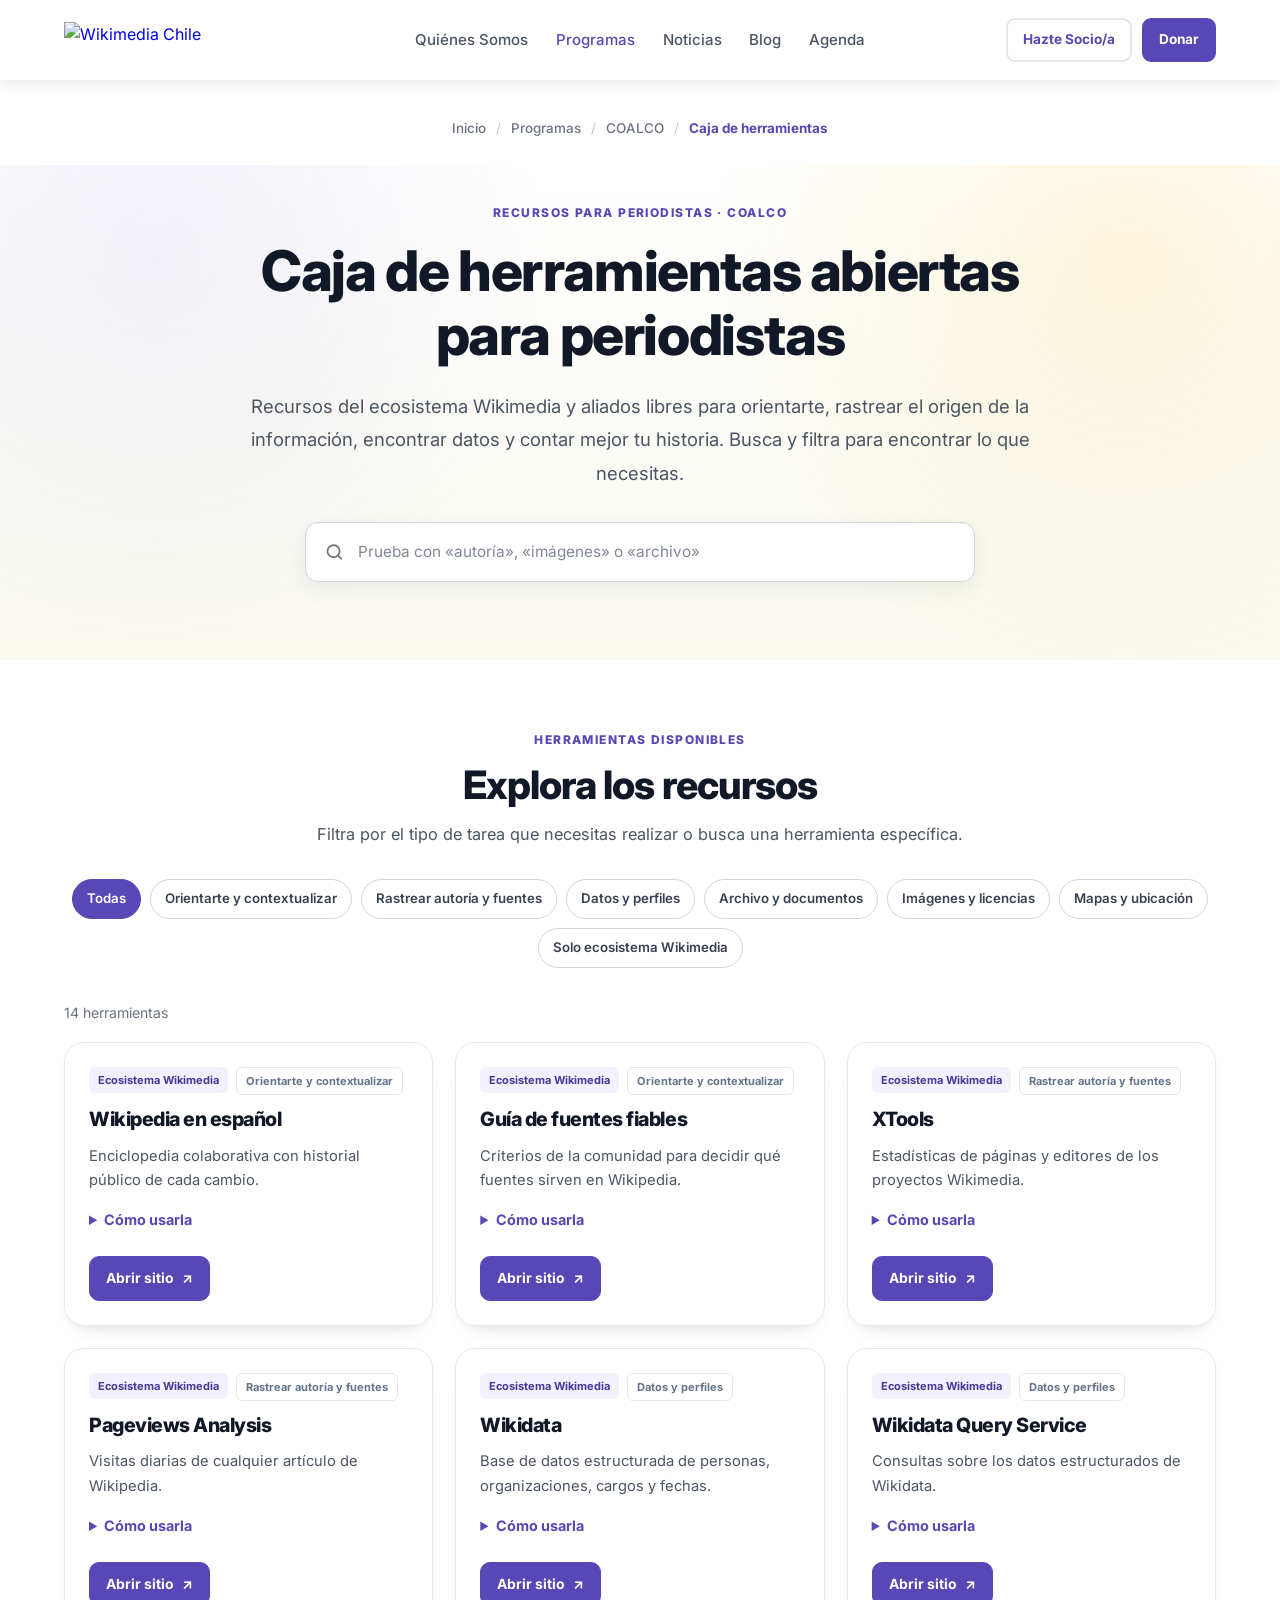
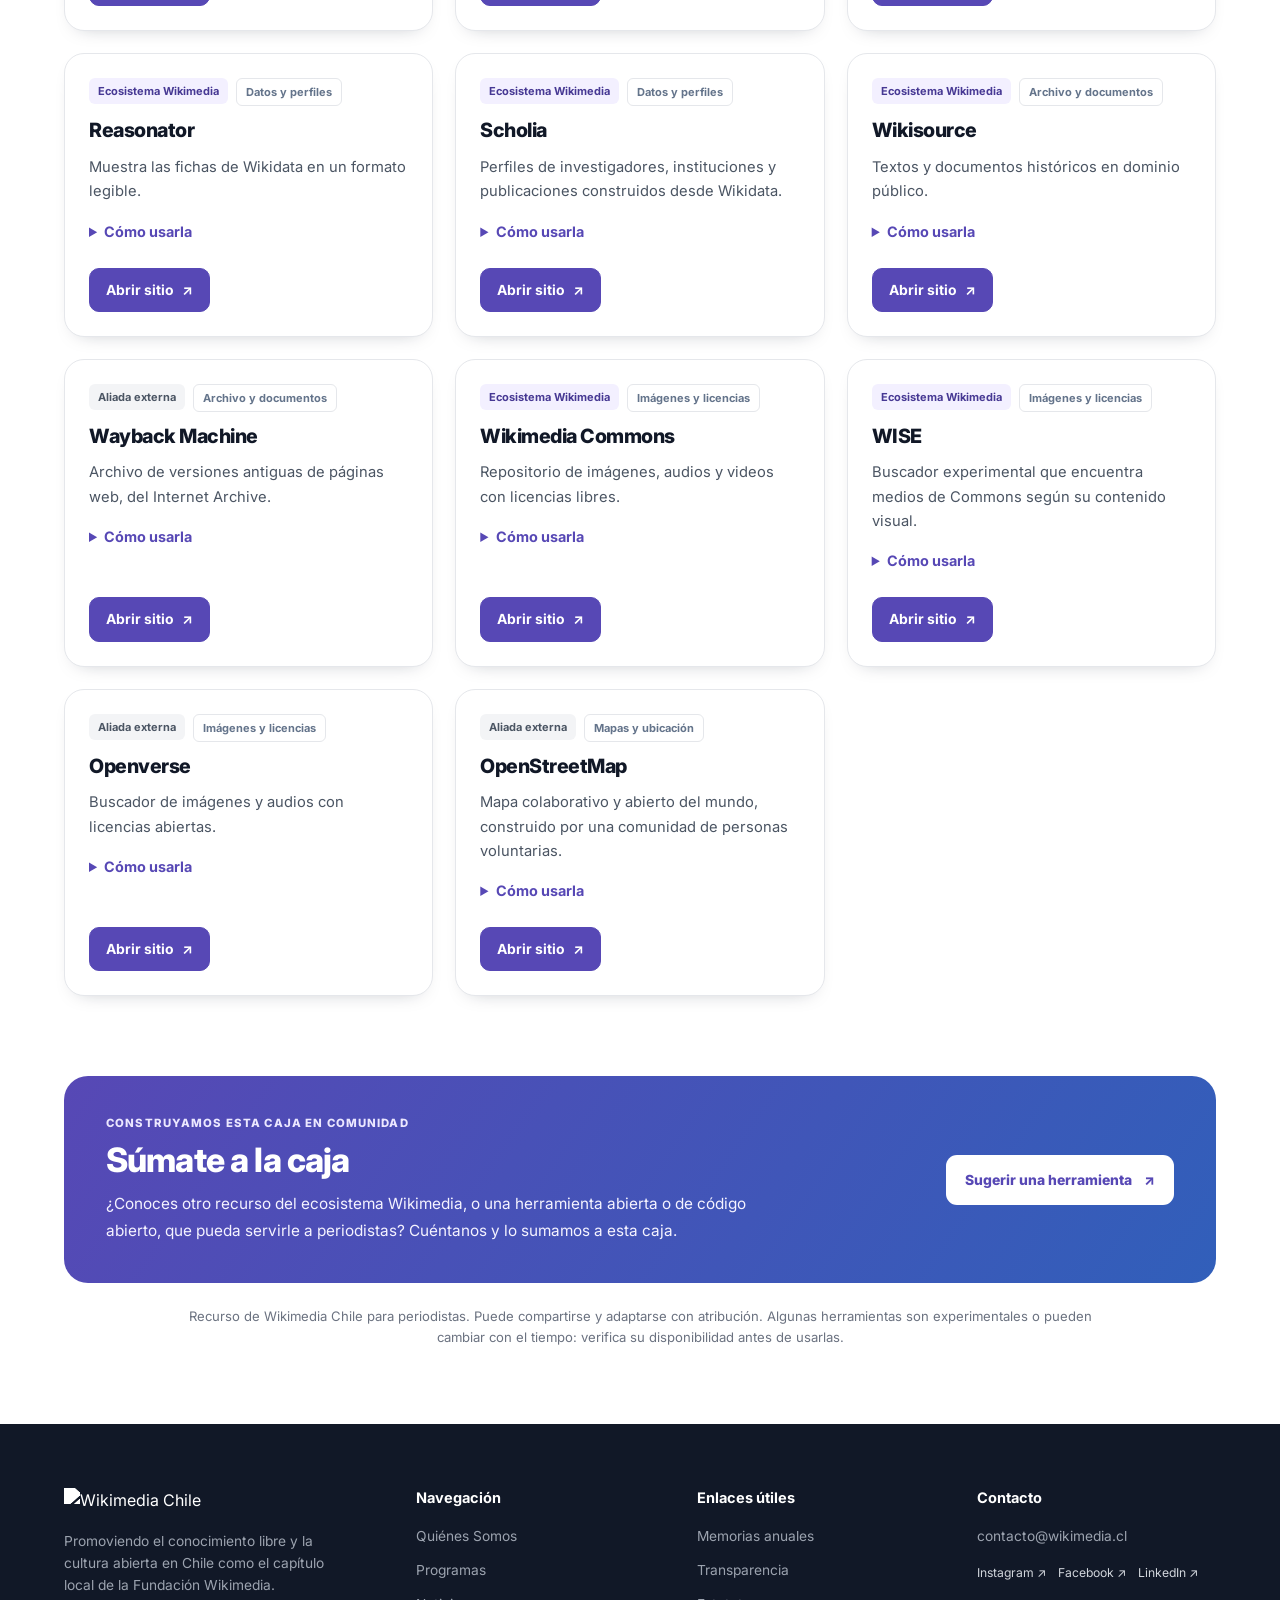
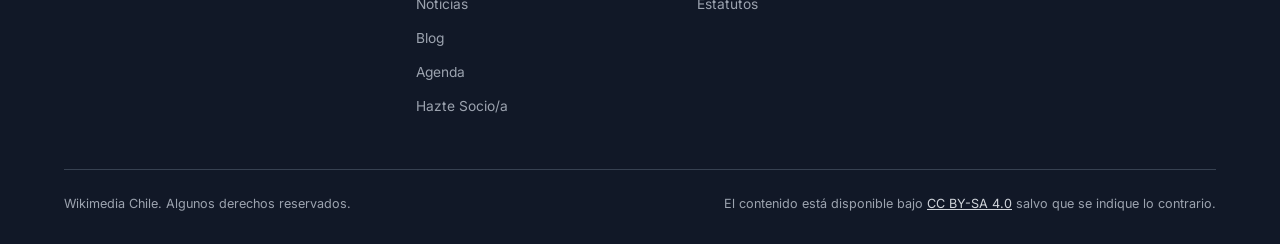
==== index.html @ 9b355e6f "update" ====
<!doctype html>
<html lang="es">
<head>
  <meta charset="UTF-8">
  <meta name="viewport" content="width=device-width, initial-scale=1.0">
  <meta name="description" content="Caja de herramientas abiertas para periodistas de Wikimedia Chile, programa COALCO.">
  <title>Caja de herramientas abiertas para periodistas | Wikimedia Chile</title>
  <link rel="stylesheet" href="./styles.css">
</head>
<body>
  <!-- INICIO HTML PARA WORDPRESS: copiar solamente el contenido entre los dos marcadores -->
<div id="caja-periodistas" class="cp-root">
  <header class="cp-site-header" id="cp-site-header">
    <nav class="cp-site-nav cp-container" aria-label="Navegación principal">
      <a class="cp-brand" href="https://wikimedia.cl/" aria-label="Wikimedia Chile — inicio">
        <img src="https://wikimedia.cl/wp-content/uploads/2025/11/wikiemdia-foundation-logo.png" alt="Wikimedia Chile" width="180" height="36">
      </a>
      <div class="cp-nav-links">
        <a href="https://wikimedia.cl/sobre-nosotros-wikimedia-chile/">Quiénes Somos</a>
        <a href="https://wikimedia.cl/programas-wikimedia-chile/" aria-current="true">Programas</a>
        <a href="https://wikimedia.cl/noticias-wikimedia-chile/">Noticias</a>
        <a href="https://wikimedia.cl/blog-wikimedia-chile/">Blog</a>
        <a href="https://wikimedia.cl/agenda-wikimedia-chile/">Agenda</a>
      </div>
      <div class="cp-nav-actions">
        <a class="cp-nav-secondary" href="https://wikimedia.cl/socios/">Hazte Socio/a</a>
        <a class="cp-nav-primary" href="https://wikimedia.cl/donar-wikimedia-chile/">Donar</a>
      </div>
      <button class="cp-mobile-toggle" id="cp-mobile-toggle" type="button" aria-label="Abrir menú" aria-controls="cp-mobile-menu" aria-expanded="false">
        <svg aria-hidden="true" width="27" height="27" viewBox="0 0 24 24" fill="none" stroke="currentColor" stroke-width="2" stroke-linecap="round"><path d="M4 6h16M4 12h16M4 18h16"/></svg>
      </button>
    </nav>
  </header>

  <nav class="cp-mobile-menu" id="cp-mobile-menu" aria-label="Navegación móvil" hidden>
    <div class="cp-mobile-heading">
      <img src="https://wikimedia.cl/wp-content/uploads/2025/11/wikiemdia-foundation-logo.png" alt="Wikimedia Chile" width="180" height="36">
      <button type="button" id="cp-mobile-close" aria-label="Cerrar menú">
        <svg aria-hidden="true" width="27" height="27" viewBox="0 0 24 24" fill="none" stroke="currentColor" stroke-width="2" stroke-linecap="round"><path d="M18 6 6 18M6 6l12 12"/></svg>
      </button>
    </div>
    <a href="https://wikimedia.cl/">Inicio</a>
    <a href="https://wikimedia.cl/sobre-nosotros-wikimedia-chile/">Quiénes Somos</a>
    <a href="https://wikimedia.cl/programas-wikimedia-chile/">Programas</a>
    <a href="https://wikimedia.cl/noticias-wikimedia-chile/">Noticias</a>
    <a href="https://wikimedia.cl/blog-wikimedia-chile/">Blog</a>
    <a href="https://wikimedia.cl/agenda-wikimedia-chile/">Agenda</a>
    <div class="cp-mobile-actions">
      <a class="cp-nav-secondary" href="https://wikimedia.cl/socios/">Hazte Socio/a</a>
      <a class="cp-nav-primary" href="https://wikimedia.cl/donar-wikimedia-chile/">Donar</a>
    </div>
  </nav>

  <main id="cp-main" class="cp-main">
    <nav class="cp-breadcrumbs cp-container" aria-label="Ruta de navegación">
      <ol>
        <li><a href="https://wikimedia.cl/">Inicio</a></li>
        <li><a href="https://wikimedia.cl/programas-wikimedia-chile/">Programas</a></li>
        <li><a href="https://wikimedia.cl/comunicaciones-y-comunidad-coalco-wikimedia-chile/">COALCO</a></li>
        <li aria-current="page">Caja de herramientas</li>
      </ol>
    </nav>

    <section class="cp-hero" aria-labelledby="cp-title">
      <div class="cp-container cp-hero-inner">
        <span class="cp-eyebrow">Recursos para periodistas · COALCO</span>
        <h1 id="cp-title">Caja de herramientas abiertas para periodistas</h1>
        <p class="cp-lead">Recursos del ecosistema Wikimedia y aliados libres para orientarte, rastrear el origen de la información, encontrar datos y contar mejor tu historia. Busca y filtra para encontrar lo que necesitas.</p>
        <label class="cp-search" for="cp-q">
          <svg aria-hidden="true" width="22" height="22" viewBox="0 0 24 24" fill="none" stroke="currentColor" stroke-width="2" stroke-linecap="round"><circle cx="11" cy="11" r="7"/><path d="m20 20-4-4"/></svg>
          <span class="cp-sr-only">Buscar herramientas</span>
          <input id="cp-q" type="search" placeholder="Prueba con «autoría», «imágenes» o «archivo»" autocomplete="off">
        </label>
      </div>
    </section>

    <section class="cp-catalog" aria-labelledby="cp-catalog-title">
      <div class="cp-container">
        <div class="cp-section-heading">
          <span class="cp-eyebrow">Herramientas disponibles</span>
          <h2 id="cp-catalog-title">Explora los recursos</h2>
          <p>Filtra por el tipo de tarea que necesitas realizar o busca una herramienta específica.</p>
        </div>
        <div class="cp-filter-bar">
          <div class="cp-chips" id="cp-chips" role="group" aria-label="Filtrar herramientas por categoría"></div>
        </div>
        <p class="cp-count" id="cp-count" role="status" aria-live="polite"></p>
        <div class="cp-grid" id="cp-grid"></div>
      </div>
    </section>

    <section class="cp-contribute" id="cp-contribuye" aria-labelledby="cp-contribuye-title">
      <div class="cp-container">
        <div class="cp-cta">
          <div>
            <span class="cp-cta-eyebrow">Construyamos esta caja en comunidad</span>
            <h2 id="cp-contribuye-title">Súmate a la caja</h2>
            <p>¿Conoces otro recurso del ecosistema Wikimedia, o una herramienta abierta o de código abierto, que pueda servirle a periodistas? Cuéntanos y lo sumamos a esta caja.</p>
          </div>
          <a class="cp-cta-button" href="mailto:comunicaciones@wikimediachile.cl?subject=Sugerencia%20de%20recurso%20para%20la%20caja%20de%20herramientas">Sugerir una herramienta <span aria-hidden="true">↗</span></a>
        </div>
        <p class="cp-note">Recurso de Wikimedia Chile para periodistas. Puede compartirse y adaptarse con atribución. Algunas herramientas son experimentales o pueden cambiar con el tiempo: verifica su disponibilidad antes de usarlas.</p>
      </div>
    </section>
  </main>

  <!-- Pie de página basado en la página de recursos de wikimedia.cl -->
  <footer class="cp-footer">
    <div class="cp-container">
      <div class="cp-footer-grid">
        <div class="cp-footer-about">
          <a href="https://wikimedia.cl/" aria-label="Wikimedia Chile — inicio">
            <img src="https://wikimedia.cl/wp-content/uploads/2025/11/wikimedia-chile-logo.png" alt="Wikimedia Chile" width="180" height="36">
          </a>
          <p>Promoviendo el conocimiento libre y la cultura abierta en Chile como el capítulo local de la Fundación Wikimedia.</p>
        </div>
        <div>
          <h3>Navegación</h3>
          <a href="https://wikimedia.cl/sobre-nosotros-wikimedia-chile/">Quiénes Somos</a>
          <a href="https://wikimedia.cl/programas-wikimedia-chile/">Programas</a>
          <a href="https://wikimedia.cl/noticias-wikimedia-chile/">Noticias</a>
          <a href="https://wikimedia.cl/blog-wikimedia-chile/">Blog</a>
          <a href="https://wikimedia.cl/agenda-wikimedia-chile/">Agenda</a>
          <a href="https://wikimedia.cl/socios/">Hazte Socio/a</a>
        </div>
        <div>
          <h3>Enlaces útiles</h3>
          <a href="https://wikimedia.cl/memorias-anuales-wikimedia-chile/">Memorias anuales</a>
          <a href="https://wikimedia.cl/transparencia-wikimedia-chile/">Transparencia</a>
          <a href="https://wikimedia.cl/estatutos-wikimedia-chile/">Estatutos</a>
        </div>
        <div>
          <h3>Contacto</h3>
          <a href="mailto:contacto@wikimedia.cl">contacto@wikimedia.cl</a>
          <div class="cp-socials">
            <a href="https://www.instagram.com/wikimedia_cl/" target="_blank" rel="noopener noreferrer" aria-label="Instagram de Wikimedia Chile">Instagram ↗</a>
            <a href="https://www.facebook.com/WikimediaCL/" target="_blank" rel="noopener noreferrer" aria-label="Facebook de Wikimedia Chile">Facebook ↗</a>
            <a href="https://www.linkedin.com/company/wikimedia-chile/" target="_blank" rel="noopener noreferrer" aria-label="LinkedIn de Wikimedia Chile">LinkedIn ↗</a>
          </div>
        </div>
      </div>
      <div class="cp-footer-bottom">
        <span>Wikimedia Chile. Algunos derechos reservados.</span>
        <span>El contenido está disponible bajo <a href="https://creativecommons.org/licenses/by-sa/4.0/deed.es" target="_blank" rel="noopener noreferrer">CC BY-SA 4.0</a> salvo que se indique lo contrario.</span>
      </div>
    </div>
  </footer>
</div>
  <!-- FIN HTML PARA WORDPRESS -->
  <script src="./script.js" defer></script>
</body>
</html>
---- styles.css ----
/* Caja de herramientas abiertas para periodistas · Wikimedia Chile / COALCO
   Adaptación visual: noviembre de 2026
   Pegar este archivo en la pestaña CSS de WordPress, sin etiquetas <style>.
   Los estilos visuales se limitan a #caja-periodistas.
*/
@import url('https://fonts.googleapis.com/css2?family=Inter:wght@400;500;600;700;800;900&display=swap');


body:has(#caja-periodistas) #masthead,
body:has(#caja-periodistas) #colophon,
body:has(#caja-periodistas) .site-header,
body:has(#caja-periodistas) .site-footer,
body.wmcl-caja-page #masthead,
body.wmcl-caja-page #colophon,
body.wmcl-caja-page .site-header,
body.wmcl-caja-page .site-footer { display: none !important; }
body:has(#caja-periodistas) .entry-header,
body:has(#caja-periodistas) .wp-block-post-title,
body.wmcl-caja-page .entry-header,
body.wmcl-caja-page .wp-block-post-title { display: none !important; }
body:has(#caja-periodistas), body.wmcl-caja-page { overflow-x: clip; }

#caja-periodistas {
  --cp-purple: #5748b5;
  --cp-purple-dark: #473994;
  --cp-purple-soft: #f3f0ff;
  --cp-ink: #111827;
  --cp-muted: #4b5563;
  --cp-soft: #f9f9f0;
  --cp-line: #e5e7eb;
  --cp-card: #fff;
  font: 400 16px/1.6 'Inter', Arial, sans-serif;
  color: var(--cp-ink);
  background: #fff;
  position: relative;
  width: 100vw;
  max-width: none;
  margin-left: calc(50% - 50vw);
  isolation: isolate;
  text-align: left;
}
#caja-periodistas, #caja-periodistas *, #caja-periodistas *::before, #caja-periodistas *::after { box-sizing: border-box; }
#caja-periodistas [hidden] { display: none !important; }
#caja-periodistas a { text-decoration: none; }
#caja-periodistas button, #caja-periodistas input { font: inherit; }
#caja-periodistas :is(a, button, input, summary):focus-visible { outline: 3px solid var(--cp-purple); outline-offset: 3px; }
#caja-periodistas p { margin: 0; }
#caja-periodistas h1, #caja-periodistas h2, #caja-periodistas h3 { font-family: 'Inter', Arial, sans-serif; line-height: 1.15; letter-spacing: -.025em; margin: 0; }
#caja-periodistas .cp-sr-only { position: absolute; width: 1px; height: 1px; padding: 0; margin: -1px; overflow: hidden; clip: rect(0,0,0,0); white-space: nowrap; border: 0; }
#caja-periodistas .cp-container { max-width: 1200px; margin: 0 auto; padding: 0 24px; }

/* Cabecera y navegación institucional */
#caja-periodistas .cp-site-header { position: fixed; inset: 0 0 auto 0; z-index: 9998; background: #fff; box-shadow: 0 4px 14px rgba(17,24,39,.09); min-height: 80px; }
body.admin-bar #caja-periodistas .cp-site-header { top: 32px; }
#caja-periodistas .cp-site-nav { height: 80px; display: flex; justify-content: space-between; align-items: center; gap: 24px; }
#caja-periodistas .cp-brand { flex: 1; min-width: 0; display: flex; align-items: center; }
#caja-periodistas .cp-brand img { max-width: 170px; width: auto; height: 36px; object-fit: contain; }
#caja-periodistas .cp-nav-links { flex: 2; display: flex; align-items: center; justify-content: center; gap: clamp(12px,2.15vw,30px); }
#caja-periodistas .cp-nav-links a { color: #4b5563; font-weight: 500; white-space: nowrap; font-size: .94rem; }
#caja-periodistas .cp-nav-links a:hover, #caja-periodistas .cp-nav-links a[aria-current] { color: var(--cp-purple); }
#caja-periodistas .cp-nav-actions { display: flex; justify-content: flex-end; flex: 1; align-items: center; gap: 10px; }
#caja-periodistas .cp-nav-actions a, #caja-periodistas .cp-mobile-actions a { border-radius: 9px; font-size: .85rem; font-weight: 700; padding: 9px 15px; white-space: nowrap; transition: background .2s ease; }
#caja-periodistas .cp-nav-secondary { color: var(--cp-purple); border: 2px solid #e5e7eb; }
#caja-periodistas .cp-nav-secondary:hover { background: #f3f4f6; }
#caja-periodistas .cp-nav-primary { background: var(--cp-purple); border: 2px solid var(--cp-purple); color: white; }
#caja-periodistas .cp-nav-primary:hover { background: var(--cp-purple-dark); }
#caja-periodistas .cp-mobile-toggle { display: none; align-items: center; justify-content: center; background: transparent; border: 0; color: #374151; padding: 7px; cursor: pointer; }
#caja-periodistas .cp-mobile-menu { position: fixed; inset: 0; z-index: 9999; background: white; padding: 24px; overflow-y: auto; display: flex; flex-direction: column; gap: 18px; }
#caja-periodistas .cp-mobile-menu .cp-mobile-heading { display: flex; justify-content: space-between; align-items: center; margin-bottom: 12px; }
#caja-periodistas .cp-mobile-heading img { width: auto; height: 36px; max-width: 180px; }
#caja-periodistas .cp-mobile-heading button { background: none; border: 0; padding: 8px; cursor: pointer; }
#caja-periodistas .cp-mobile-menu > a { color: #374151; font-weight: 600; font-size: 1.16rem; padding: 4px 0; }
#caja-periodistas .cp-mobile-actions { border-top: 1px solid var(--cp-line); padding-top: 22px; display: flex; flex-direction: column; gap: 10px; }
#caja-periodistas .cp-mobile-actions a { text-align: center; }

/* Ruta y portada */
#caja-periodistas .cp-main { padding-top: 80px; }
#caja-periodistas .cp-breadcrumbs { padding-top: 30px; padding-bottom: 25px; }
#caja-periodistas .cp-breadcrumbs ol { list-style: none; display: flex; justify-content: center; align-items: center; gap: 10px; flex-wrap: wrap; padding: 0; margin: 0; }
#caja-periodistas .cp-breadcrumbs li { color: var(--cp-purple); font-weight: 700; font-size: .84rem; }
#caja-periodistas .cp-breadcrumbs li:not(:last-child)::after { content: '/'; margin-left: 10px; color: #c1c5ce; font-weight: 400; }
#caja-periodistas .cp-breadcrumbs a { color: #6b7280; font-weight: 500; }
#caja-periodistas .cp-breadcrumbs a:hover { color: var(--cp-purple); }
#caja-periodistas .cp-hero { background: radial-gradient(circle at 12% 18%, rgba(87,72,181,.08), transparent 33%), radial-gradient(circle at 88% 20%, rgba(240,188,0,.12),transparent 35%), linear-gradient(#fff, var(--cp-soft)); padding: 34px 0 78px; }
#caja-periodistas .cp-hero-inner { text-align: center; max-width: 950px; }
#caja-periodistas .cp-eyebrow { display: inline-block; color: var(--cp-purple); text-transform: uppercase; letter-spacing: .12em; font-size: .75rem; font-weight: 800; }
#caja-periodistas .cp-hero h1 { max-width: 850px; margin: 15px auto 0; color: var(--cp-ink); font-size: clamp(2.1rem,5vw,3.5rem); font-weight: 800; }
#caja-periodistas .cp-hero .cp-lead { color: #4b5563; font-size: clamp(1rem,1.65vw,1.16rem); line-height: 1.8; margin: 22px auto 0; max-width: 780px; }
#caja-periodistas .cp-search { background: #fff; border: 1.5px solid #d1d5db; box-shadow: 0 7px 20px rgba(31,41,55,.07); border-radius: 13px; min-height: 60px; display: flex; align-items: center; gap: 13px; padding: 10px 18px; margin: 32px auto 0; max-width: 670px; color: #6b7280; cursor: text; text-align: left; }
#caja-periodistas .cp-search:focus-within { border-color: var(--cp-purple); box-shadow: 0 0 0 3px rgba(87,72,181,.11); }
#caja-periodistas .cp-search input { border: 0; outline: 0; box-shadow: none; width: 100%; min-width: 0; padding: 0; background: transparent; color: var(--cp-ink); font-size: .96rem; }
#caja-periodistas .cp-search input:focus { outline: 0; }
#caja-periodistas .cp-search input::placeholder { color: #808897; opacity: 1; }

/* Catálogo: tarjetas similares a .resource-card de la página de recursos */
#caja-periodistas .cp-catalog { padding: 66px 0 80px; background-color: #fff; }
#caja-periodistas .cp-section-heading { text-align: center; max-width: 780px; margin: 0 auto 32px; }
#caja-periodistas .cp-section-heading h2 { color: var(--cp-ink); font-size: clamp(1.7rem,3.4vw,2.45rem); font-weight: 800; margin: 10px 0 14px; }
#caja-periodistas .cp-section-heading p { font-size: 1.02rem; color: var(--cp-muted); }
#caja-periodistas .cp-filter-bar { padding: 0 0 16px; }
#caja-periodistas .cp-chips { display: flex; justify-content: center; gap: 9px; flex-wrap: wrap; }
#caja-periodistas .cp-chip { background: #fff; color: #374151; border: 1px solid #d1d5db; border-radius: 99px; font: 600 .83rem/1.35 'Inter',Arial,sans-serif; padding: 10px 14px; cursor: pointer; transition: background .2s ease, border-color .2s ease; }
#caja-periodistas .cp-chip:hover { background: #f9f9fc; border-color: #b8aeeb; }
#caja-periodistas .cp-chip[aria-pressed="true"] { color: white; background: var(--cp-purple); border-color: var(--cp-purple); }
#caja-periodistas .cp-count { color: #6b7280; font-size: .88rem; margin: 18px 0 18px; }
#caja-periodistas .cp-grid { display: grid; grid-template-columns: repeat(3,minmax(0,1fr)); gap: 22px; }
#caja-periodistas .cp-card { border: 1px solid var(--cp-line); border-radius: 20px; padding: 24px; background: var(--cp-card); box-shadow: 0 8px 20px -14px rgba(15,23,42,.35); transition: transform .22s ease, box-shadow .22s ease; display: flex; flex-direction: column; gap: 13px; }
#caja-periodistas .cp-card:hover { transform: translateY(-4px); box-shadow: 0 18px 30px -18px rgba(15,23,42,.35); }
#caja-periodistas .cp-card-meta { display: flex; gap: 8px; align-items: flex-start; flex-wrap: wrap; }
#caja-periodistas .cp-tag { display: inline-flex; align-items: center; font-size: .69rem; font-weight: 700; line-height: 1.45; border-radius: 6px; padding: 5px 9px; background: #f3f4f6; color: #4b5563; }
#caja-periodistas .cp-tag-wm { background: var(--cp-purple-soft); color: var(--cp-purple-dark); }
#caja-periodistas .cp-tag-topic { border: 1px solid #e5e7eb; background: white; color: #64748b; }
#caja-periodistas .cp-card h3 { font-size: 1.23rem; font-weight: 800; color: var(--cp-ink); }
#caja-periodistas .cp-card > p { color: #4b5563; font-size: .92rem; line-height: 1.65; }
#caja-periodistas .cp-card details { font-size: .9rem; margin-top: 3px; }
#caja-periodistas .cp-card summary { color: var(--cp-purple); font-weight: 700; cursor: pointer; }
#caja-periodistas .cp-card details p { color: #374151; margin: 9px 0 0; line-height: 1.65; }
#caja-periodistas .cp-card-actions { display: flex; margin-top: auto; padding-top: 12px; }
#caja-periodistas .cp-tool-link { display: inline-flex; align-items: center; justify-content: center; gap: 8px; background: var(--cp-purple); color: white; border: 1px solid var(--cp-purple); font-size: .87rem; font-weight: 700; padding: 10px 16px; border-radius: 10px; transition: background .2s ease; }
#caja-periodistas .cp-tool-link:hover { background: var(--cp-purple-dark); color: #fff; }
#caja-periodistas .cp-empty { grid-column: 1/-1; background: var(--cp-soft); border: 1px dashed #d1d5db; border-radius: 14px; padding: 28px; text-align: center; color: #4b5563; }

/* Llamado a contribuir */
#caja-periodistas .cp-contribute { padding: 0 0 76px; background: #fff; }
#caja-periodistas .cp-cta { display: grid; grid-template-columns: 1fr auto; gap: 32px; align-items: center; padding: 38px 42px; border-radius: 24px; background: linear-gradient(125deg,#5748b5,#315fba); color: #fff; }
#caja-periodistas .cp-cta-eyebrow { display: block; font-size: .71rem; font-weight: 800; text-transform: uppercase; letter-spacing: .1em; color: #ebe7ff; }
#caja-periodistas .cp-cta h2 { color: #fff; font-size: clamp(1.55rem,2.8vw,2.1rem); margin: 8px 0 12px; font-weight: 800; }
#caja-periodistas .cp-cta p { color: #f5f3ff; font-size: .96rem; line-height: 1.75; max-width: 680px; }
#caja-periodistas .cp-cta-button { display: inline-flex; justify-content: center; align-items: center; gap: 12px; white-space: nowrap; background: white; color: var(--cp-purple); padding: 14px 19px; border-radius: 11px; font-size: .87rem; font-weight: 800; }
#caja-periodistas .cp-cta-button:hover { background: #f9f9f0; color: var(--cp-purple-dark); }
#caja-periodistas .cp-note { max-width: 920px; margin: 23px auto 0; text-align: center; color: #6b7280; font-size: .82rem; }

/* Pie institucional */
#caja-periodistas .cp-footer { background: #111827; color: #d1d5db; padding: 64px 0 30px; }
#caja-periodistas .cp-footer-grid { display: grid; grid-template-columns: 1.3fr 1fr 1fr 1fr; gap: 42px; }
#caja-periodistas .cp-footer-about img { filter: brightness(0) invert(1); height: 37px; width: auto; max-width: 190px; object-fit: contain; }
#caja-periodistas .cp-footer-about p { max-width: 270px; color: #9ca3af; font-size: .86rem; margin-top: 16px; }
#caja-periodistas .cp-footer h3 { font-size: .91rem; font-weight: 700; color: white; margin: 2px 0 18px; letter-spacing: 0; }
#caja-periodistas .cp-footer-grid > div:not(:first-child) > a { display: block; margin-bottom: 12px; font-size: .86rem; color: #9ca3af; }
#caja-periodistas .cp-footer-grid a:hover, #caja-periodistas .cp-footer-bottom a:hover { color: white; }
#caja-periodistas .cp-socials { margin-top: 16px; display: flex; flex-wrap: wrap; gap: 12px; }
#caja-periodistas .cp-socials a { color: #d1d5db; font-size: .76rem; }
#caja-periodistas .cp-footer-bottom { margin-top: 40px; padding-top: 24px; border-top: 1px solid #374151; display: flex; flex-wrap: wrap; justify-content: space-between; align-items: center; gap: 10px 20px; color: #9ca3af; font-size: .79rem; }
#caja-periodistas .cp-footer-bottom a { color: #d1d5db; text-decoration: underline; }

@media (max-width: 1050px) {
  #caja-periodistas .cp-nav-links, #caja-periodistas .cp-nav-actions { display: none; }
  #caja-periodistas .cp-mobile-toggle { display: inline-flex; }
  #caja-periodistas .cp-site-nav { gap: 14px; }
  #caja-periodistas .cp-grid { grid-template-columns: repeat(2,minmax(0,1fr)); }
  #caja-periodistas .cp-footer-grid { grid-template-columns: repeat(2,minmax(0,1fr)); gap: 32px; }
}
@media (max-width: 680px) {
  #caja-periodistas .cp-container { padding: 0 18px; }
  #caja-periodistas .cp-site-header { min-height: 70px; }
  #caja-periodistas .cp-site-nav { height: 70px; }
  #caja-periodistas .cp-main { padding-top: 70px; }
  #caja-periodistas .cp-breadcrumbs { padding-top: 18px; padding-bottom: 18px; }
  #caja-periodistas .cp-breadcrumbs li { font-size: .72rem; }
  #caja-periodistas .cp-hero { padding: 26px 0 58px; }
  #caja-periodistas .cp-hero h1 { font-size: clamp(2rem,9vw,2.65rem); }
  #caja-periodistas .cp-hero .cp-lead { font-size: .96rem; }
  #caja-periodistas .cp-search { margin-top: 24px; min-height: 55px; }
  #caja-periodistas .cp-catalog { padding: 50px 0 58px; }
  #caja-periodistas .cp-chips { justify-content: flex-start; flex-wrap: nowrap; overflow-x: auto; padding: 2px 2px 12px; scrollbar-width: thin; }
  #caja-periodistas .cp-chip { flex: none; }
  #caja-periodistas .cp-grid { grid-template-columns: 1fr; gap: 16px; }
  #caja-periodistas .cp-card { padding: 20px; }
  #caja-periodistas .cp-cta { padding: 30px 24px; grid-template-columns: 1fr; gap: 23px; }
  #caja-periodistas .cp-cta-button { width: 100%; white-space: normal; }
  #caja-periodistas .cp-contribute { padding-bottom: 54px; }
  #caja-periodistas .cp-footer { padding: 49px 0 28px; }
  #caja-periodistas .cp-footer-grid { grid-template-columns: 1fr; gap: 25px; }
  #caja-periodistas .cp-footer-bottom { flex-direction: column; align-items: flex-start; }
}
@media (max-width: 782px) { body.admin-bar #caja-periodistas .cp-site-header { top: 46px; } }
@media (prefers-reduced-motion: reduce) {
  #caja-periodistas *, #caja-periodistas *::before, #caja-periodistas *::after { scroll-behavior: auto !important; transition: none !important; }
}
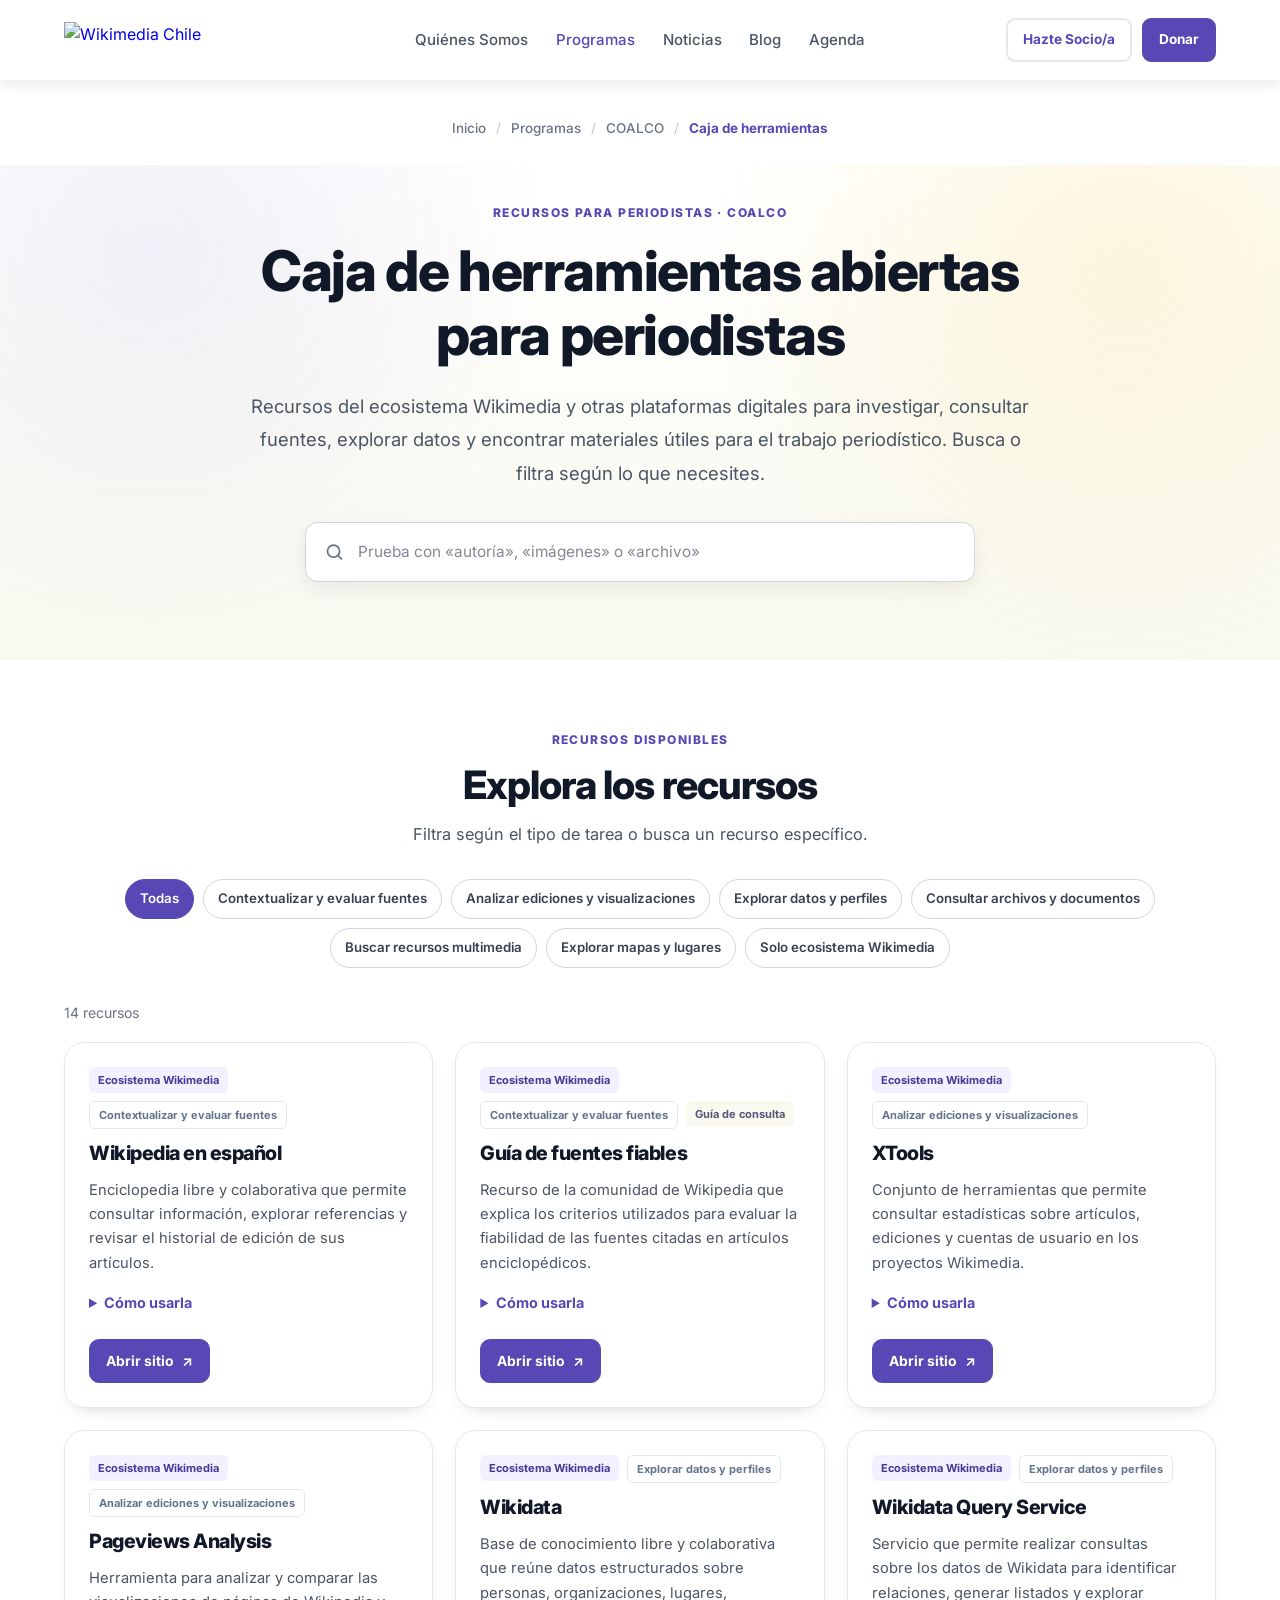
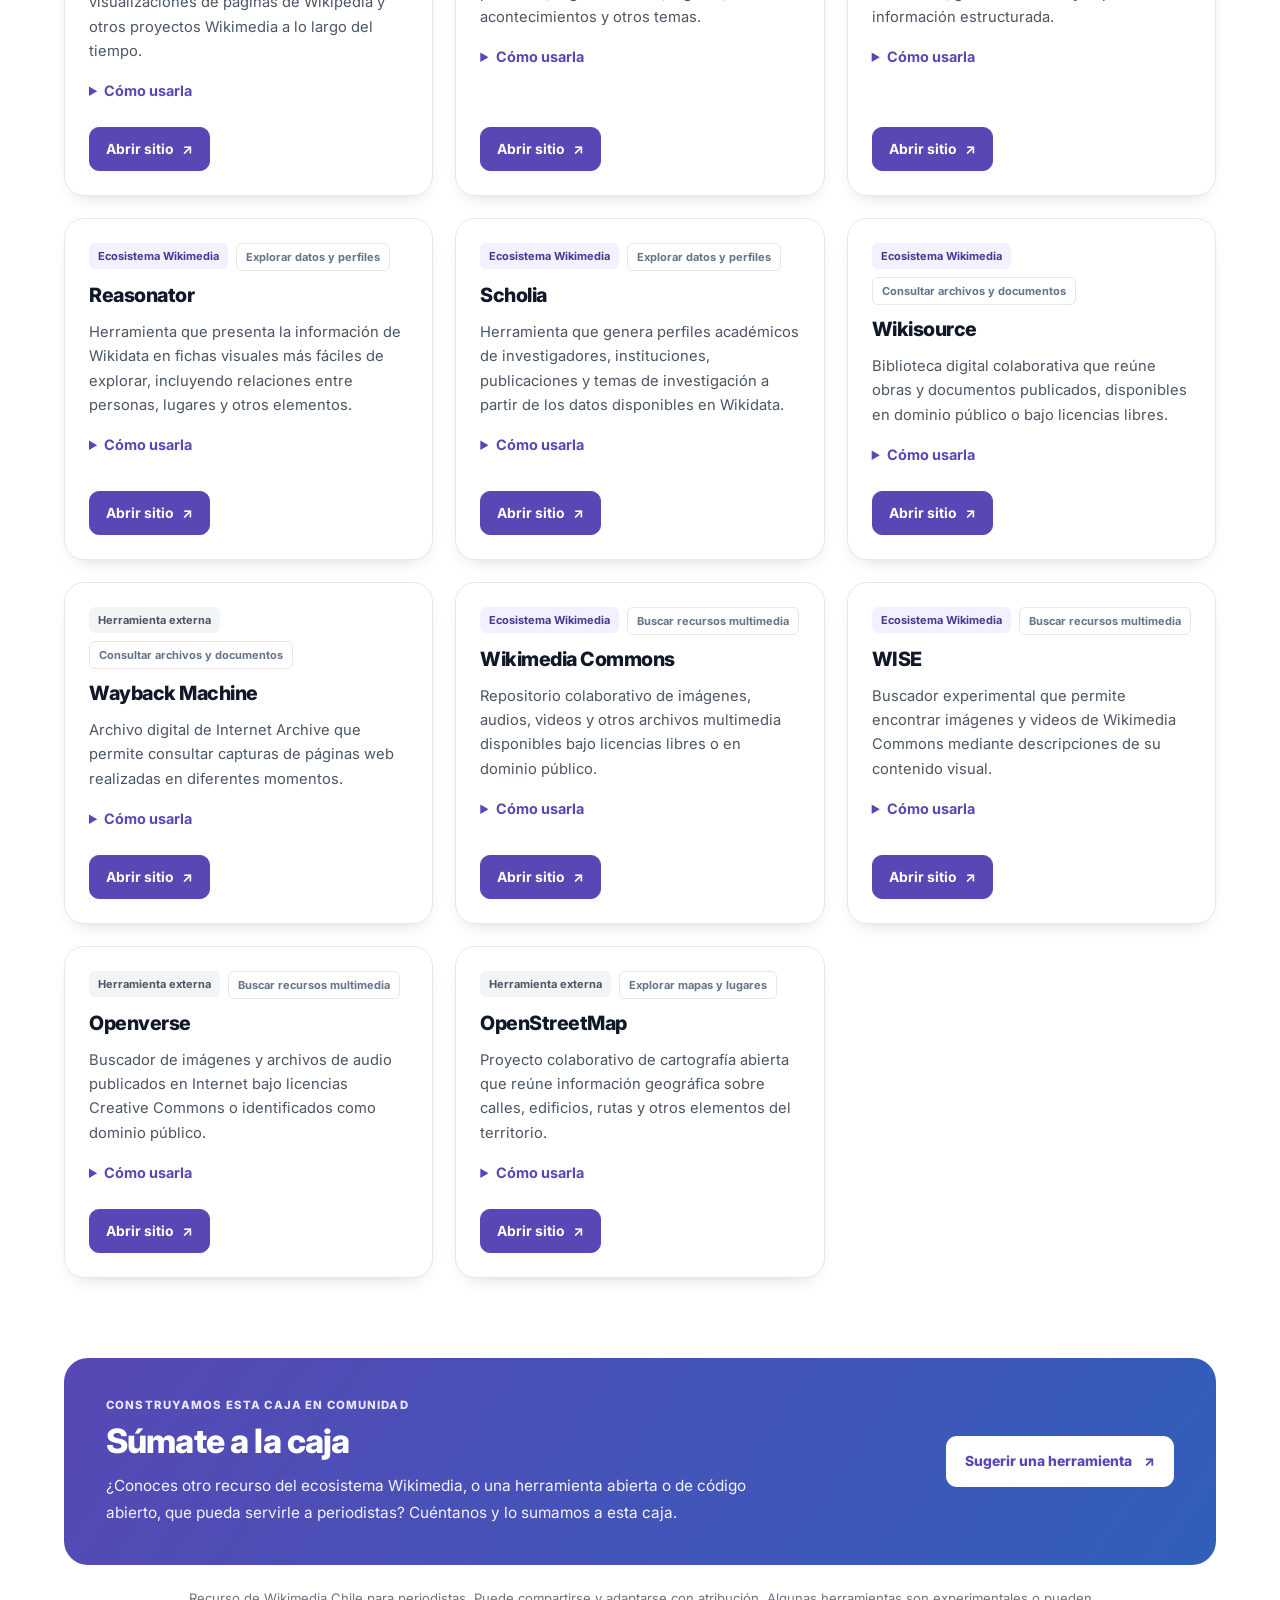
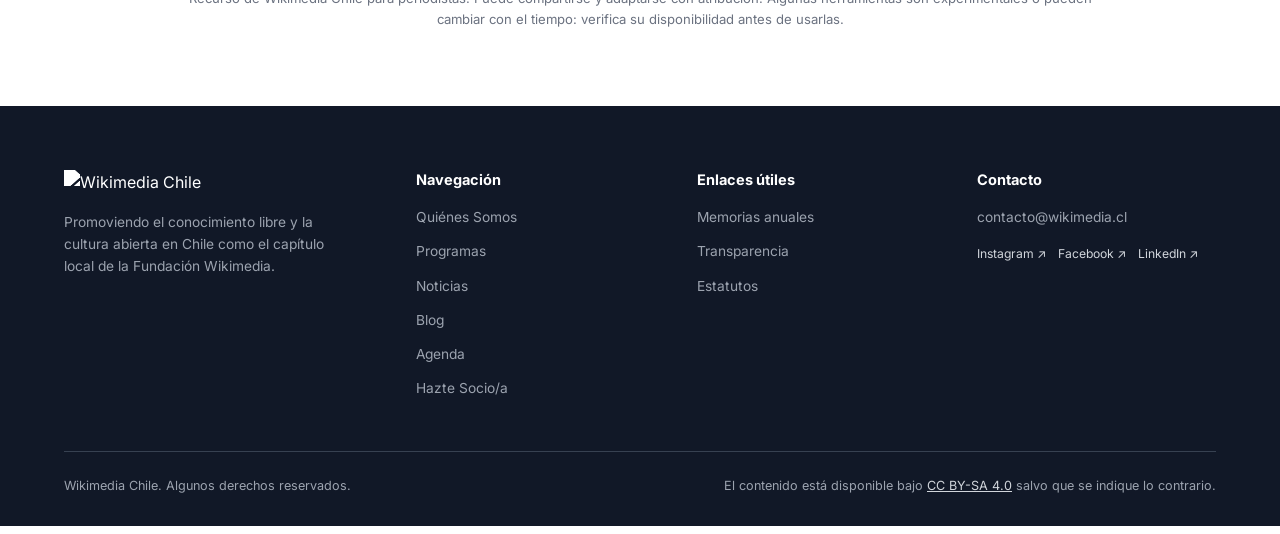
==== commit e674f267: "update" ====
--- a/index.html
+++ b/index.html
@@ -65,7 +65,7 @@
       <div class="cp-container cp-hero-inner">
         <span class="cp-eyebrow">Recursos para periodistas · COALCO</span>
         <h1 id="cp-title">Caja de herramientas abiertas para periodistas</h1>
-        <p class="cp-lead">Recursos del ecosistema Wikimedia y aliados libres para orientarte, rastrear el origen de la información, encontrar datos y contar mejor tu historia. Busca y filtra para encontrar lo que necesitas.</p>
+        <p class="cp-lead">Recursos del ecosistema Wikimedia y otras plataformas digitales para investigar, consultar fuentes, explorar datos y encontrar materiales útiles para el trabajo periodístico. Busca o filtra según lo que necesites.</p>
         <label class="cp-search" for="cp-q">
           <svg aria-hidden="true" width="22" height="22" viewBox="0 0 24 24" fill="none" stroke="currentColor" stroke-width="2" stroke-linecap="round"><circle cx="11" cy="11" r="7"/><path d="m20 20-4-4"/></svg>
           <span class="cp-sr-only">Buscar herramientas</span>
@@ -77,9 +77,9 @@
     <section class="cp-catalog" aria-labelledby="cp-catalog-title">
       <div class="cp-container">
         <div class="cp-section-heading">
-          <span class="cp-eyebrow">Herramientas disponibles</span>
+          <span class="cp-eyebrow">Recursos disponibles</span>
           <h2 id="cp-catalog-title">Explora los recursos</h2>
-          <p>Filtra por el tipo de tarea que necesitas realizar o busca una herramienta específica.</p>
+          <p>Filtra según el tipo de tarea o busca un recurso específico.</p>
         </div>
         <div class="cp-filter-bar">
           <div class="cp-chips" id="cp-chips" role="group" aria-label="Filtrar herramientas por categoría"></div>
@@ -104,7 +104,6 @@
     </section>
   </main>
 
-  <!-- Pie de página basado en la página de recursos de wikimedia.cl -->
   <footer class="cp-footer">
     <div class="cp-container">
       <div class="cp-footer-grid">
--- a/styles.css
+++ b/styles.css
@@ -1,8 +1,4 @@
-/* Caja de herramientas abiertas para periodistas · Wikimedia Chile / COALCO
-   Adaptación visual: noviembre de 2026
-   Pegar este archivo en la pestaña CSS de WordPress, sin etiquetas <style>.
-   Los estilos visuales se limitan a #caja-periodistas.
-*/
+
 @import url('https://fonts.googleapis.com/css2?family=Inter:wght@400;500;600;700;800;900&display=swap');
 
 
@@ -110,6 +106,7 @@
 #caja-periodistas .cp-tag { display: inline-flex; align-items: center; font-size: .69rem; font-weight: 700; line-height: 1.45; border-radius: 6px; padding: 5px 9px; background: #f3f4f6; color: #4b5563; }
 #caja-periodistas .cp-tag-wm { background: var(--cp-purple-soft); color: var(--cp-purple-dark); }
 #caja-periodistas .cp-tag-topic { border: 1px solid #e5e7eb; background: white; color: #64748b; }
+#caja-periodistas .cp-tag-type { background: #f9f9f0; color: #5b527a; }
 #caja-periodistas .cp-card h3 { font-size: 1.23rem; font-weight: 800; color: var(--cp-ink); }
 #caja-periodistas .cp-card > p { color: #4b5563; font-size: .92rem; line-height: 1.65; }
 #caja-periodistas .cp-card details { font-size: .9rem; margin-top: 3px; }
